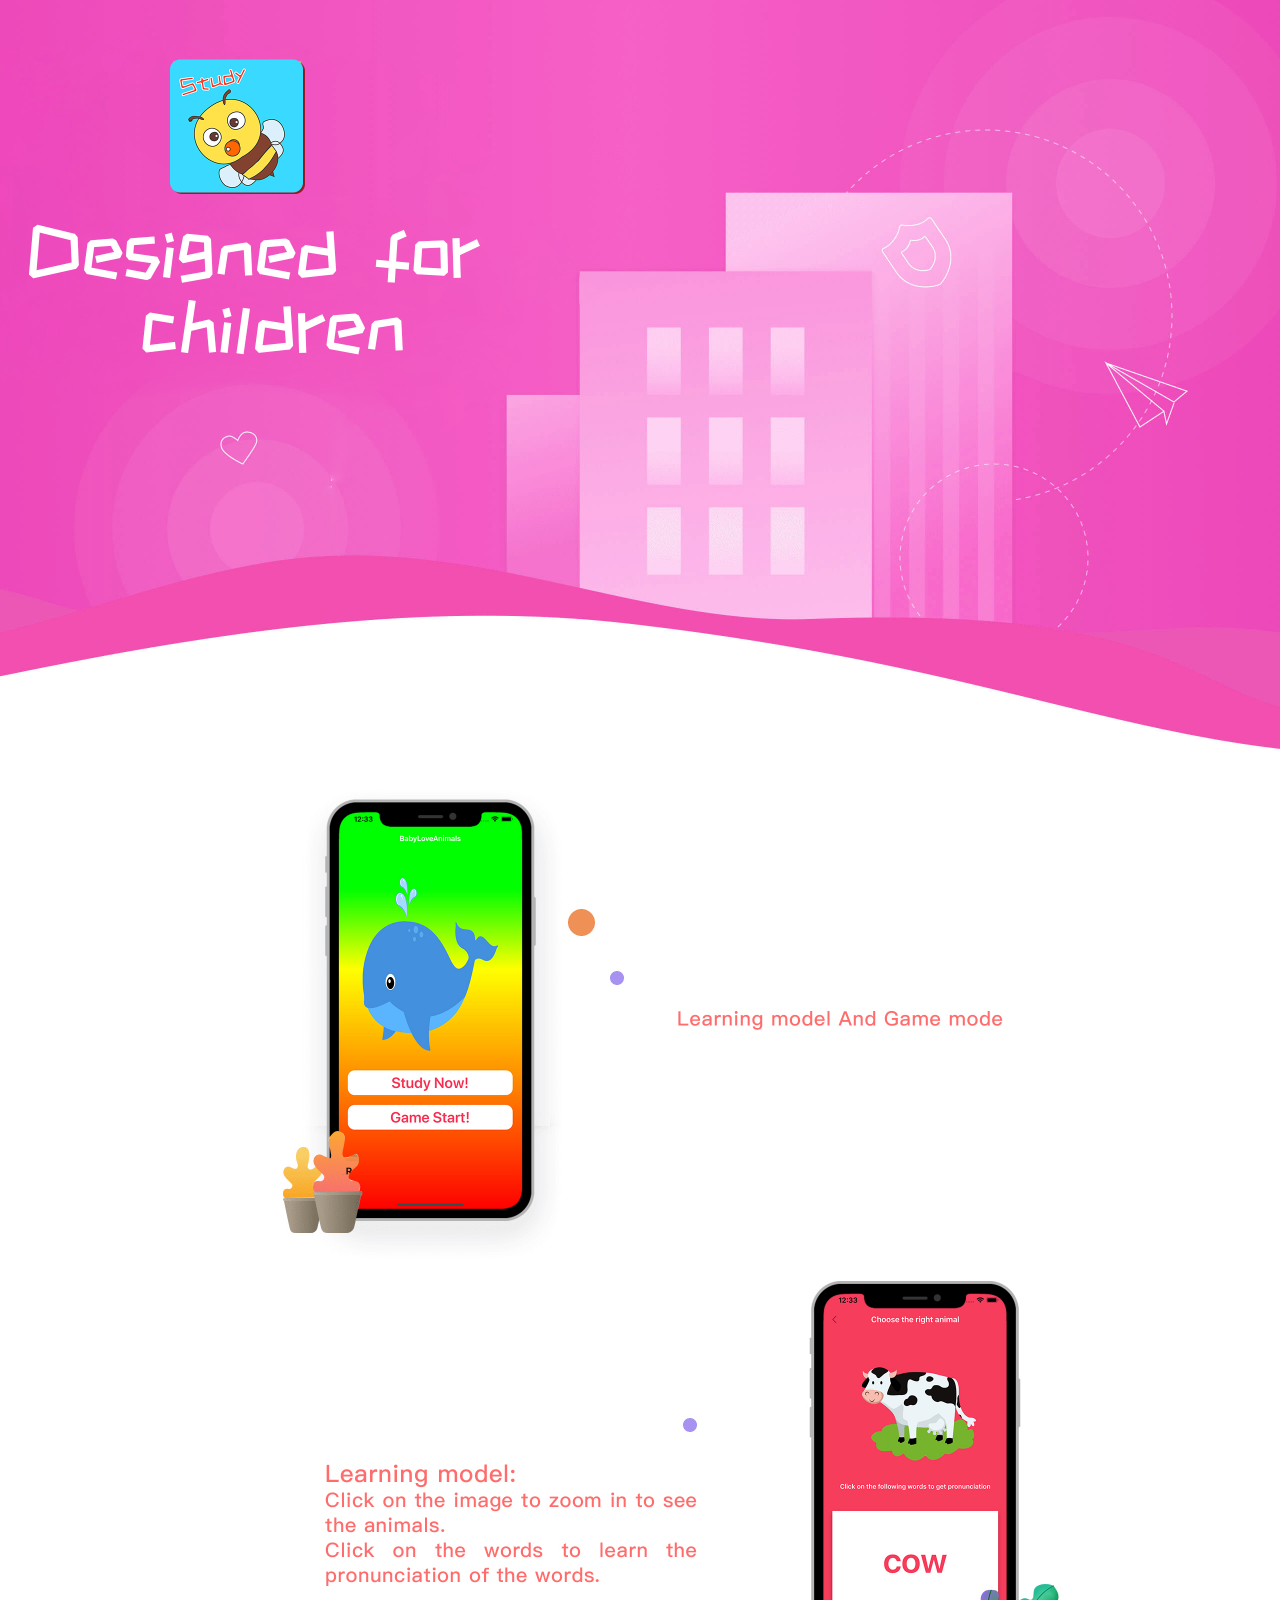
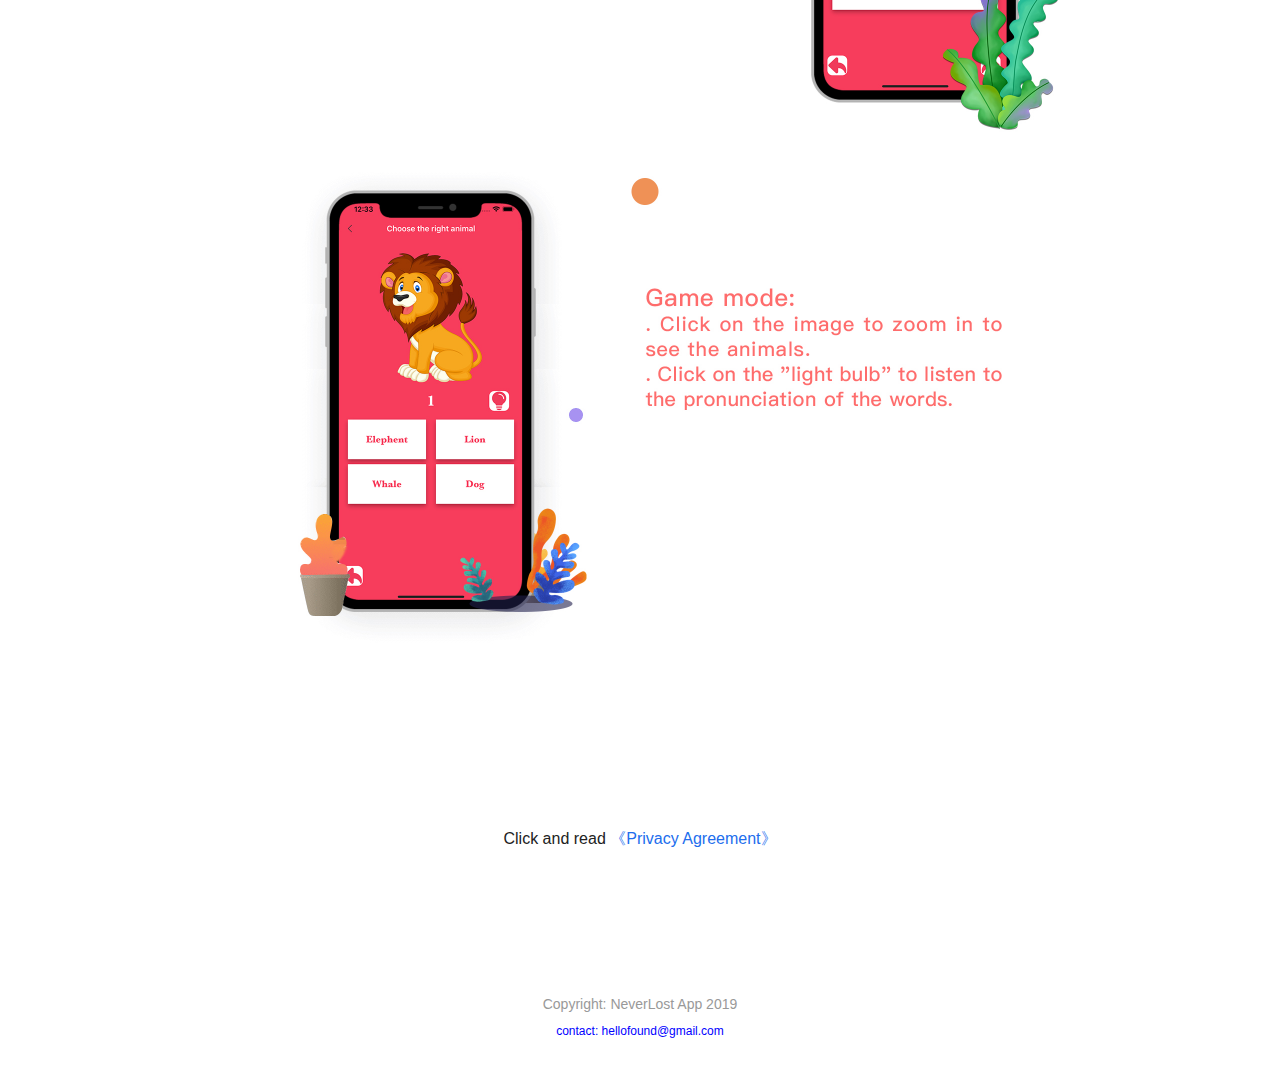
==== index.html @ d87d7438 "init support url" ====
<!DOCTYPE html>
<html>
  <head>
    <title>NeverLost Support </title>
    <meta name="keywords" content="NeverLost" />
    <meta name="description" content="NeverLost" />
    <meta http-equiv="Content-Type" content="text/html; charset=UTF-8" />
    <meta name="renderer" content="webkit" />
    <meta http-equiv="X-UA-Compatible" content="IE=Edge,chrome=1" />
    <meta http-equiv="Pragma" content="no-cache" />
    <meta http-equiv="Cache-Control" content="no-cache" />
    <meta http-equiv="Expires" content="0" />
    <meta
      name="viewport"
      content="width=device-width,initial-scale=1,maximum-scale=1,user-scalable=no"
    />
    <link href="static/css/a6a855cf.css" rel="stylesheet" />
  </head>
  <body class="page-home">
    <div class="banner relative ofh">
      <div class="banner-container absolute height_100">
        <img src="static/images/6a9b5183.jpg" class="width_100" />
      </div>
    </div>
    <div class="product relative ofh">
      <div class="product-content margin_auto">
        <img src="static/images/11b1360b.png" class="width_100" />
      </div>
    </div>
    <div class="protocol-button align_center">
      <span>Click and read </span>
      <a href="protocol/index.html" class="link pointer">《Privacy Agreement》</a>
    </div>
    <div class="ui-footer align_center">
        <p>Copyright: NeverLost App 2019</p>
        <br>
        <p style="font-size: 12px;color: blue">contact: hellofound@gmail.com</p>
       
    </div>
  </body>
</html>
---- static/css/a6a855cf.css ----
::-webkit-scrollbar{width:7px;height:7px}::-webkit-scrollbar-thumb{border:2px solid #c6c6c6;border-radius:6px;background-color:#c6c6c6}::-webkit-scrollbar-thumb:hover{background-color:#999}::-webkit-scrollbar-track-piece{background-color:#f6f6f6}*{word-break:break-all;word-wrap:break-word;padding:0;margin:0;outline:0;-webkit-tap-highlight-color:rgba(0,0,0,0);box-sizing:border-box}body,html{font:14px PingFangSC,helvetica neue,hiragino sans gb,arial,microsoft yahei ui,microsoft yahei,simsun,"sans-serif";line-height:1;background-color:#fff}body{overflow-x:hidden}li,ol,ul{list-style-type:none}a{text-decoration:none;color:inherit}button{display:inline-block;cursor:pointer}button,input,textarea{-webkit-appearance:none;-moz-appearance:none;appearance:none;background:none;border:none}img{max-width:100%;max-height:100%}img:not([src*="/"]){display:none!important}svg:not(:root){overflow:hidden}table{border-collapse:collapse;border-spacing:0}.block{display:block}.inline_block{display:inline-block}.hide{display:none}.ofh{overflow:hidden}.relative{position:relative}.absolute{position:absolute}.fl{float:left}.fr{float:right}.align_left{text-align:left}.align_center{text-align:center}.align_right{text-align:right}.margin_auto{margin:auto}.ui-content{margin:auto;width:1200px}.height_100{height:100%}.width_100{width:100%}.nowrap{white-space:nowrap;overflow:hidden;text-overflow:ellipsis}.flex{display:flex}.flex .flex__item{flex:1}.pointer{cursor:pointer}.backgroundCover{background:no-repeat 50%;background-size:cover}.ui-footer{padding:30px 0;font-size:14px;color:#999}.page-home .banner{height:756px}.page-home .banner .banner-container{left:50%;top:0;width:1920px;-webkit-transform:translateX(-50%);transform:translateX(-50%)}.page-home .product .product-content{width:900px}.page-home .protocol-button{padding:120px 0;font-size:16px;color:#222}.page-home .protocol-button .link{color:#216ded}@media screen and (max-width:960px){.page-home .banner{height:252px}.page-home .banner .banner-container{width:640px}.page-home .product .product-content{width:100%}.page-home .protocol-button{padding:50px 0}}
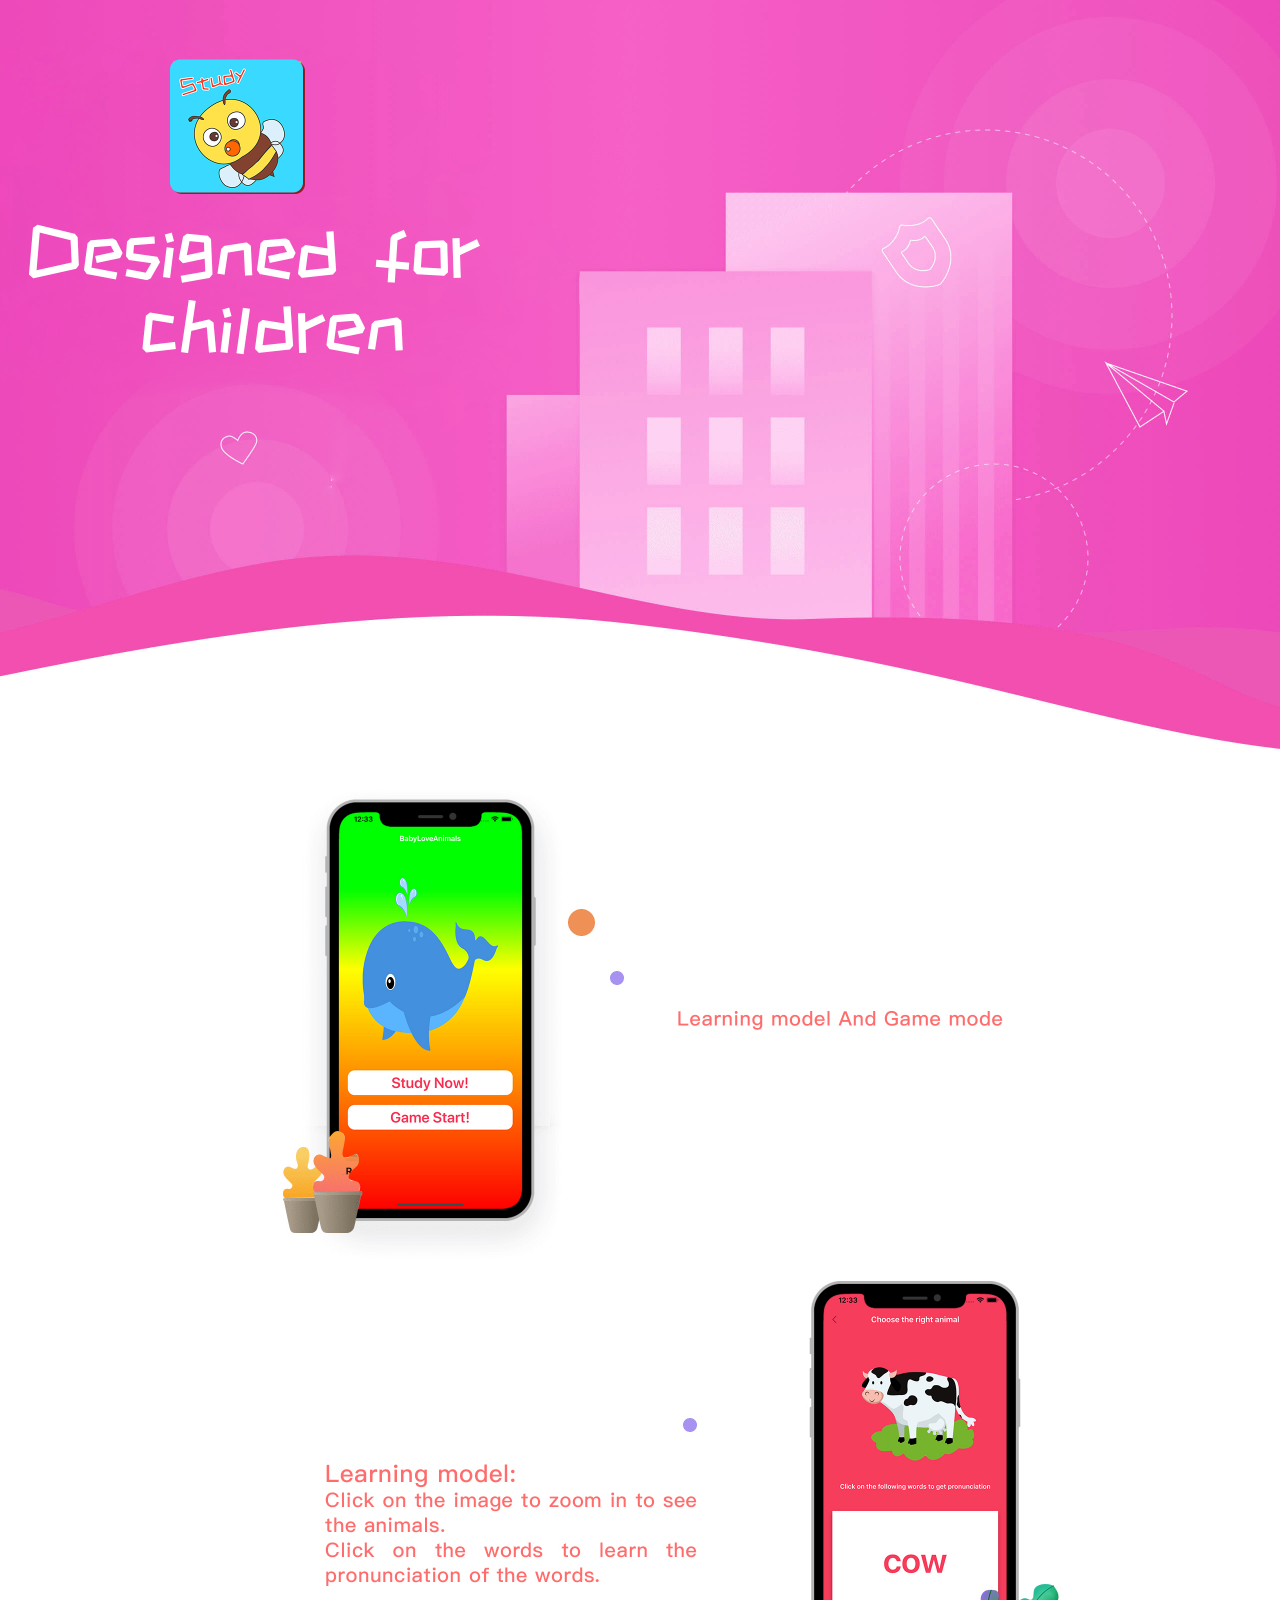
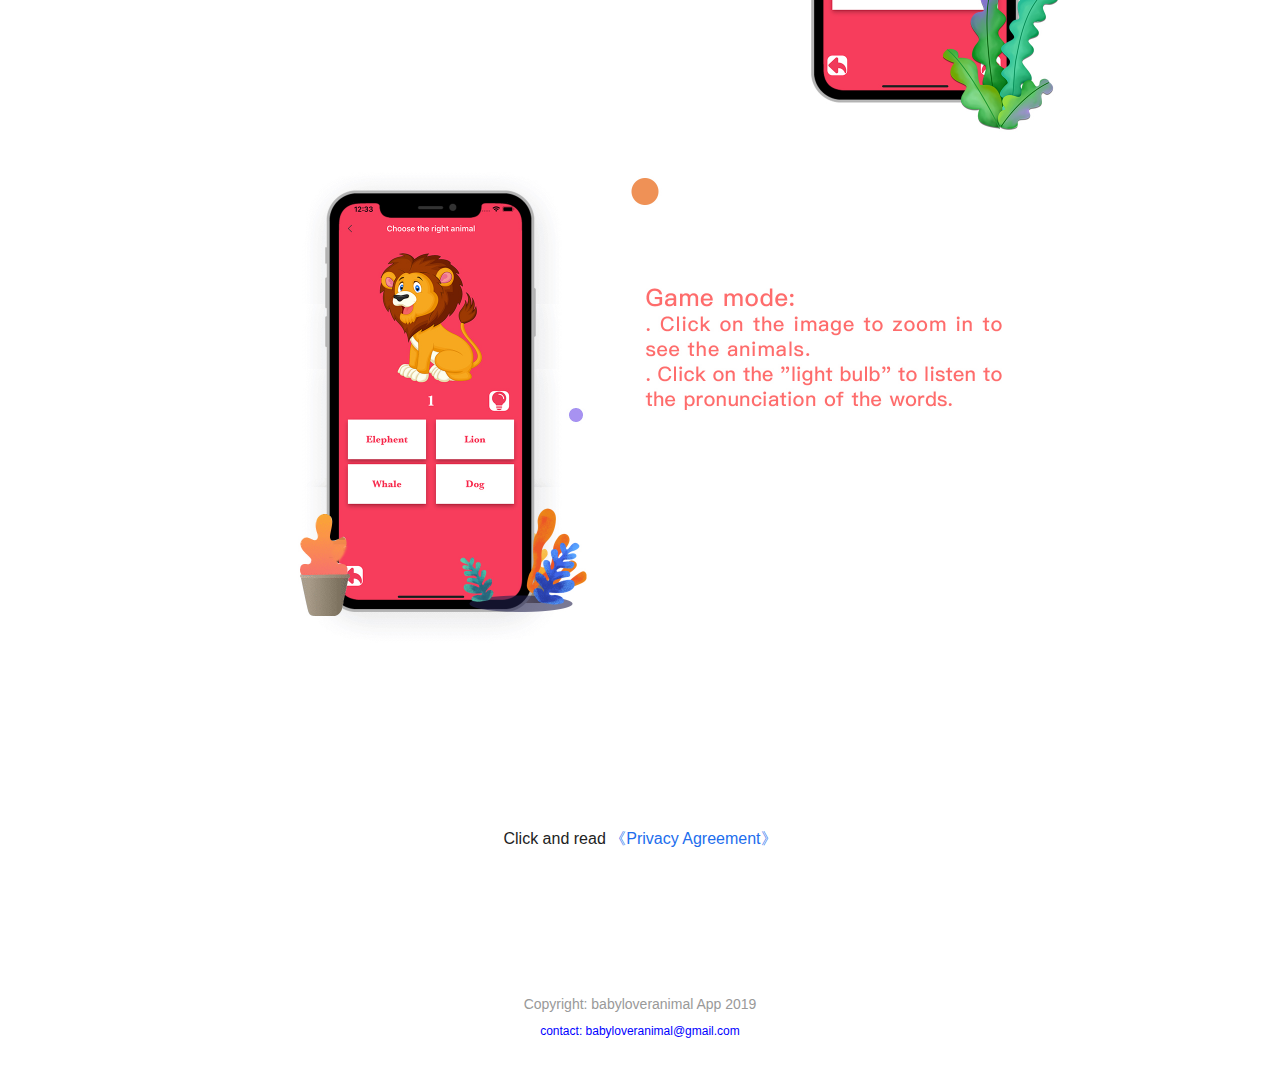
==== commit bef910c0: "change keyword" ====
--- a/index.html
+++ b/index.html
@@ -1,9 +1,9 @@
 <!DOCTYPE html>
 <html>
   <head>
-    <title>NeverLost Support </title>
-    <meta name="keywords" content="NeverLost" />
-    <meta name="description" content="NeverLost" />
+    <title>babyloveranimal Support </title>
+    <meta name="keywords" content="babyloveranimal" />
+    <meta name="description" content="babyloveranimal" />
     <meta http-equiv="Content-Type" content="text/html; charset=UTF-8" />
     <meta name="renderer" content="webkit" />
     <meta http-equiv="X-UA-Compatible" content="IE=Edge,chrome=1" />
@@ -32,9 +32,9 @@
       <a href="protocol/index.html" class="link pointer">《Privacy Agreement》</a>
     </div>
     <div class="ui-footer align_center">
-        <p>Copyright: NeverLost App 2019</p>
+        <p>Copyright: babyloveranimal App 2019</p>
         <br>
-        <p style="font-size: 12px;color: blue">contact: hellofound@gmail.com</p>
+        <p style="font-size: 12px;color: blue">contact: babyloveranimal@gmail.com</p>
        
     </div>
   </body>
